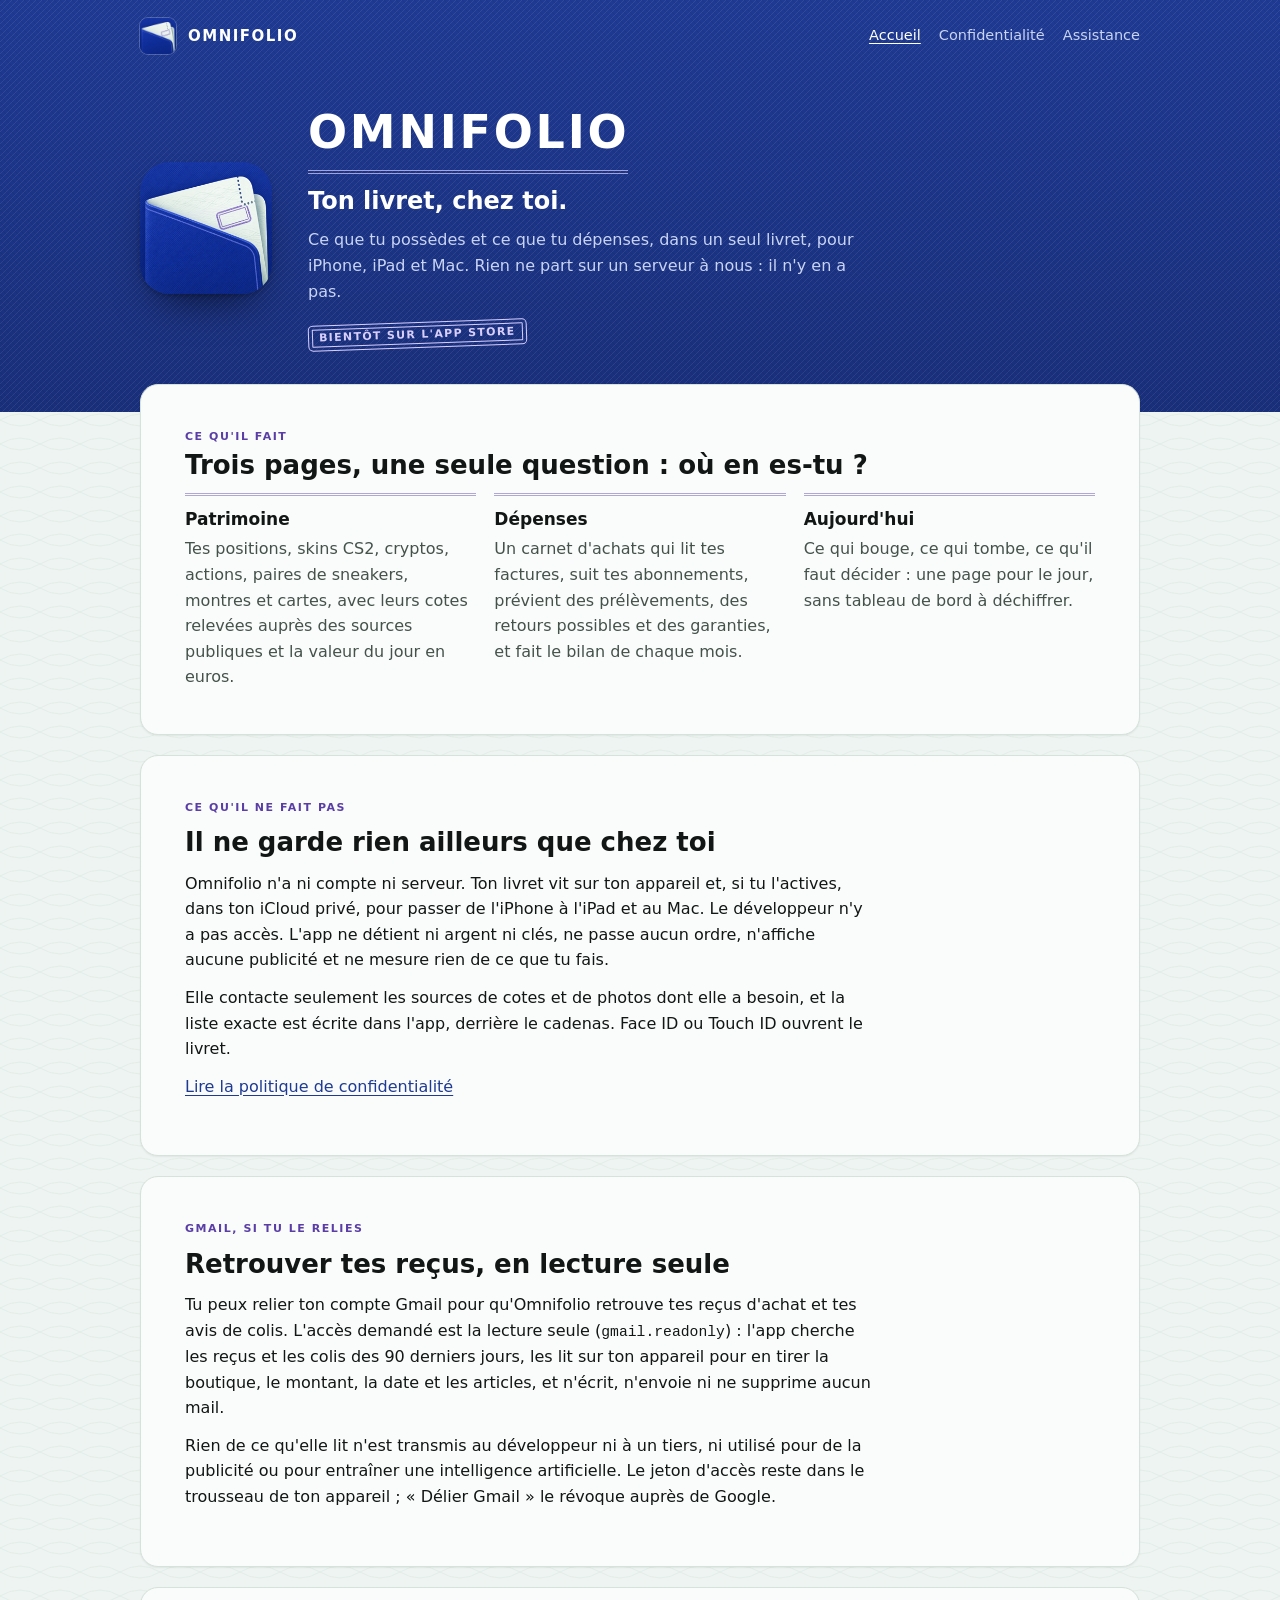
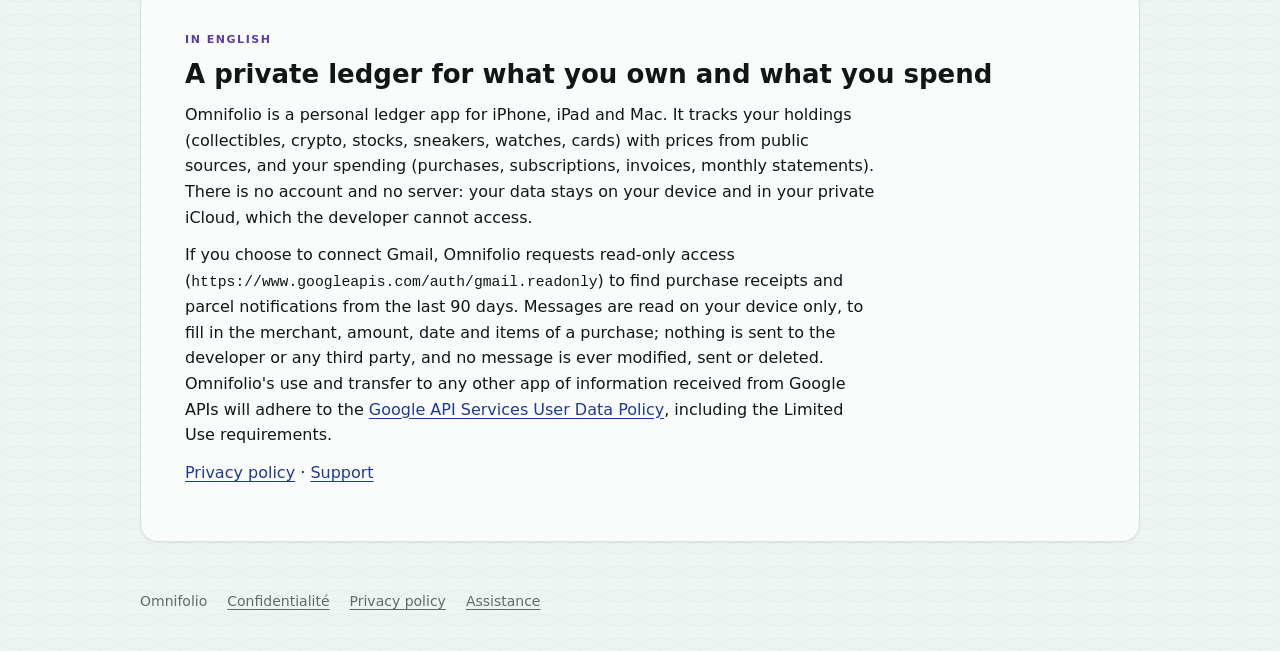
==== index.html @ 809f2c82 "Les pages publiques d'Omnifolio : accueil, confidentialité, assistance Co-Authored-By: Claude Opus 5" ====
<!doctype html>
<html lang="fr">
<head>
<meta charset="utf-8">
<meta name="viewport" content="width=device-width, initial-scale=1">
<title>Omnifolio · Ton livret, chez toi</title>
<meta name="description" content="Omnifolio est un livret de patrimoine et de dépenses pour iPhone, iPad et Mac. Tes données restent sur ton appareil et dans ton iCloud privé.">
<meta name="theme-color" content="#1f3a93">
<link rel="icon" type="image/png" href="icone-64.png">
<link rel="apple-touch-icon" href="icone-180.png">
<link rel="stylesheet" href="style.css">
</head>
<body>
<header class="toile">
  <div class="barre">
    <a class="marque" href="./"><img src="icone-180.png" alt=""><span class="nom">Omnifolio</span></a>
    <nav class="nav" aria-label="Pages"><a href="./" aria-current="page">Accueil</a><a href="confidentialite.html">Confidentialité</a><a href="assistance.html">Assistance</a></nav>
  </div>
  <div class="une">
    <img src="icone-256.png" alt="L'icône d'Omnifolio : un livret de toile bleue qui s'ouvre sur une page tamponnée">
    <div>
      <h1>Omnifolio</h1>
      <span class="filet" aria-hidden="true"></span>
      <p class="accroche">Ton livret, chez toi.</p>
      <p class="sous">Ce que tu possèdes et ce que tu dépenses, dans un seul livret, pour iPhone, iPad et Mac. Rien ne part sur un serveur à nous : il n'y en a pas.</p>
      <span class="bientot">Bientôt sur l'App Store</span>
    </div>
  </div>
</header>

<main>
  <section class="feuille" aria-labelledby="t-quoi">
    <p class="kicker">Ce qu'il fait</p>
    <h2 id="t-quoi">Trois pages, une seule question : où en es-tu ?</h2>
    <div class="trois">
      <div><h3>Patrimoine</h3><p>Tes positions, skins CS2, cryptos, actions, paires de sneakers, montres et cartes, avec leurs cotes relevées auprès des sources publiques et la valeur du jour en euros.</p></div>
      <div><h3>Dépenses</h3><p>Un carnet d'achats qui lit tes factures, suit tes abonnements, prévient des prélèvements, des retours possibles et des garanties, et fait le bilan de chaque mois.</p></div>
      <div><h3>Aujourd'hui</h3><p>Ce qui bouge, ce qui tombe, ce qu'il faut décider : une page pour le jour, sans tableau de bord à déchiffrer.</p></div>
    </div>
  </section>

  <section class="feuille texte" aria-labelledby="t-prive">
    <p class="kicker">Ce qu'il ne fait pas</p>
    <h2 id="t-prive">Il ne garde rien ailleurs que chez toi</h2>
    <p>Omnifolio n'a ni compte ni serveur. Ton livret vit sur ton appareil et, si tu l'actives, dans ton iCloud privé, pour passer de l'iPhone à l'iPad et au Mac. Le développeur n'y a pas accès. L'app ne détient ni argent ni clés, ne passe aucun ordre, n'affiche aucune publicité et ne mesure rien de ce que tu fais.</p>
    <p>Elle contacte seulement les sources de cotes et de photos dont elle a besoin, et la liste exacte est écrite dans l'app, derrière le cadenas. Face ID ou Touch ID ouvrent le livret.</p>
    <p><a href="confidentialite.html">Lire la politique de confidentialité</a></p>
  </section>

  <section class="feuille texte" aria-labelledby="t-gmail">
    <p class="kicker">Gmail, si tu le relies</p>
    <h2 id="t-gmail">Retrouver tes reçus, en lecture seule</h2>
    <p>Tu peux relier ton compte Gmail pour qu'Omnifolio retrouve tes reçus d'achat et tes avis de colis. L'accès demandé est la lecture seule (<code>gmail.readonly</code>) : l'app cherche les reçus et les colis des 90 derniers jours, les lit sur ton appareil pour en tirer la boutique, le montant, la date et les articles, et n'écrit, n'envoie ni ne supprime aucun mail.</p>
    <p>Rien de ce qu'elle lit n'est transmis au développeur ni à un tiers, ni utilisé pour de la publicité ou pour entraîner une intelligence artificielle. Le jeton d'accès reste dans le trousseau de ton appareil ; « Délier Gmail » le révoque auprès de Google.</p>
  </section>

  <section class="feuille texte" lang="en" aria-labelledby="t-en">
    <p class="kicker">In English</p>
    <h2 id="t-en">A private ledger for what you own and what you spend</h2>
    <p>Omnifolio is a personal ledger app for iPhone, iPad and Mac. It tracks your holdings (collectibles, crypto, stocks, sneakers, watches, cards) with prices from public sources, and your spending (purchases, subscriptions, invoices, monthly statements). There is no account and no server: your data stays on your device and in your private iCloud, which the developer cannot access.</p>
    <p>If you choose to connect Gmail, Omnifolio requests read-only access (<code>https://www.googleapis.com/auth/gmail.readonly</code>) to find purchase receipts and parcel notifications from the last 90 days. Messages are read on your device only, to fill in the merchant, amount, date and items of a purchase; nothing is sent to the developer or any third party, and no message is ever modified, sent or deleted. Omnifolio's use and transfer to any other app of information received from Google APIs will adhere to the <a href="https://developers.google.com/terms/api-services-user-data-policy">Google API Services User Data Policy</a>, including the Limited Use requirements.</p>
    <p><a href="privacy.html">Privacy policy</a> · <a href="assistance.html#en">Support</a></p>
  </section>
</main>

<footer>
  <span>Omnifolio</span>
  <a href="confidentialite.html">Confidentialité</a>
  <a href="privacy.html">Privacy policy</a>
  <a href="assistance.html">Assistance</a>
</footer>
</body>
</html>
---- style.css ----
/* Omnifolio : les pages publiques (accueil, confidentialité, assistance).
   Le même monde que l'app : la toile bleu banque en tête, le papier guilloché dessous,
   l'encre lavande des tampons, Archivo élargi pour les titres. */
@font-face { font-family: Archivo; src: url("fonts/archivo-latin.woff2") format("woff2"); font-weight: 100 900; font-stretch: 62% 125%; font-display: swap; }

:root {
  color-scheme: light;
  --page: #eef4f1; --sheet: #f9fcfa; --rule: #d6e2dc; --rule-strong: #aebfb7;
  --ink: #121614; --ink-2: #45524c; --ink-3: #5f6c66;
  --cover: #1f3a93; --cover-deep: #192f7a; --cover-ink: #fff; --cover-ink-2: #c9d4f5; --cover-stamp: #d9cfff;
  --stamp: #5a3ea6; --stamp-wash: rgba(90, 62, 166, .1); --focus: #1f3a93; --ok: #006300; --err: #b42a2a;
  --cloth: url("data:image/svg+xml,%3Csvg xmlns='http://www.w3.org/2000/svg' width='6' height='6'%3E%3Cpath d='M-1 1L1-1M0 6L6 0M5 7L7 5' stroke='%23ffffff' stroke-opacity='.075'/%3E%3Cpath d='M0 0L6 6' stroke='%23000000' stroke-opacity='.06'/%3E%3C/svg%3E");
  --guil: url("data:image/svg+xml,%3Csvg xmlns='http://www.w3.org/2000/svg' width='160' height='48' viewBox='0 0 160 48'%3E%3Cg fill='none' stroke='%23cfe0d8' stroke-opacity='.5' stroke-width='.7'%3E%3Cpath d='M0 12Q20 0 40 12T80 12T120 12T160 12M0 12Q20 24 40 12T80 12T120 12T160 12M0 36Q20 24 40 36T80 36T120 36T160 36M0 36Q20 48 40 36T80 36T120 36T160 36'/%3E%3C/g%3E%3C/svg%3E");
  --sans: -apple-system, BlinkMacSystemFont, "SF Pro Text", "Segoe UI", system-ui, sans-serif;
  --display: Archivo, var(--sans);
  --mesure: 68ch;
}
@media (prefers-color-scheme: dark) {
  :root { color-scheme: dark; --page: #0e1416; --sheet: #151d20; --rule: #26343a; --rule-strong: #3b4c53;
    --ink: #e8efec; --ink-2: #b4c2bc; --ink-3: #93a39c; --stamp: #b9a6f2; --stamp-wash: rgba(185, 166, 242, .12); --focus: #9fb4ff;
    --ok: #7fd18b; --err: #ff9b9b;
    --guil: url("data:image/svg+xml,%3Csvg xmlns='http://www.w3.org/2000/svg' width='160' height='48' viewBox='0 0 160 48'%3E%3Cg fill='none' stroke='%2333464d' stroke-opacity='.6' stroke-width='.7'%3E%3Cpath d='M0 12Q20 0 40 12T80 12T120 12T160 12M0 12Q20 24 40 12T80 12T120 12T160 12M0 36Q20 24 40 36T80 36T120 36T160 36M0 36Q20 48 40 36T80 36T120 36T160 36'/%3E%3C/g%3E%3C/svg%3E"); }
}

* { box-sizing: border-box; }
html { -webkit-text-size-adjust: 100%; }
body { margin: 0; background: var(--page) var(--guil); color: var(--ink); font: 400 16px/1.6 var(--sans); }
a { color: var(--focus); text-underline-offset: 3px; }
a:focus-visible, button:focus-visible, input:focus-visible, textarea:focus-visible, select:focus-visible { outline: 2px solid var(--focus); outline-offset: 2px; }
.sr { position: absolute; width: 1px; height: 1px; overflow: hidden; clip: rect(0 0 0 0); white-space: nowrap; }

/* La toile : l'en-tête de chaque page. */
.toile { background: var(--cloth), linear-gradient(180deg, var(--cover), var(--cover-deep)); color: var(--cover-ink); }
.barre { max-width: 1040px; margin: 0 auto; padding: 18px 20px; display: flex; align-items: center; justify-content: space-between; gap: 16px; }
.marque { display: inline-flex; align-items: center; gap: 12px; color: inherit; text-decoration: none; }
.marque img { width: 36px; height: 36px; border-radius: 22.37%; box-shadow: 0 0 0 1px rgba(255, 255, 255, .22); }
.nom { font: 800 15px/1.1 var(--display); font-stretch: 125%; letter-spacing: .1em; text-transform: uppercase; }
.nav { display: flex; gap: 4px 18px; flex-wrap: wrap; justify-content: flex-end; }
.nav a { color: var(--cover-ink-2); font-size: 14.5px; text-decoration: none; padding: 6px 0; }
.nav a:hover, .nav a[aria-current="page"] { color: var(--cover-ink); text-decoration: underline; }
@media (max-width: 640px) { .barre { flex-wrap: wrap; padding-bottom: 6px; } .nav { width: 100%; justify-content: flex-start; gap: 4px 20px; } .nav a { padding: 10px 0; } }

.une { max-width: 1040px; margin: 0 auto; padding: 36px 20px 64px; display: grid; grid-template-columns: auto minmax(0, 1fr); gap: 28px 36px; align-items: center; }
.une img { width: 132px; height: 132px; border-radius: 22.37%; box-shadow: 0 2px 4px rgba(0, 0, 0, .2), 0 22px 40px -18px rgba(0, 0, 0, .6); }
.une h1 { margin: 0; font: 800 clamp(22px, 6.2vw, 46px)/1.05 var(--display); font-stretch: 125%; letter-spacing: .06em; text-transform: uppercase; }
.filet { display: block; width: min(320px, 100%); height: 4px; margin: 14px 0 12px; border-block: 1px solid color-mix(in srgb, var(--cover-stamp) 70%, transparent); }
.une .accroche { margin: 0; font: 600 clamp(19px, 3vw, 24px)/1.3 var(--display); }
.une p.sous { margin: 10px 0 0; color: var(--cover-ink-2); max-width: 56ch; }
.bientot { display: inline-block; margin-top: 18px; padding: 4px 10px 3px; border: 1.5px solid var(--cover-stamp); outline: 1px solid var(--cover-stamp); outline-offset: -5px;
  border-radius: 5px; color: var(--cover-stamp); font: 800 11px/1.5 var(--display); font-stretch: 125%; letter-spacing: .12em; text-transform: uppercase; transform: rotate(-2deg); }
@media (max-width: 640px) { .une { grid-template-columns: 1fr; padding-top: 24px; } .une img { width: 96px; height: 96px; } }

/* Le papier : le corps de chaque page. */
main { max-width: 1040px; margin: -28px auto 0; padding: 0 20px 48px; }
.feuille { background: var(--sheet); border: 1px solid var(--rule); border-radius: 18px; padding: clamp(22px, 4vw, 44px); box-shadow: 0 1px 2px rgba(18, 22, 20, .06); }
.feuille + .feuille { margin-top: 20px; }
.kicker { margin: 0 0 6px; font: 800 11px/1.4 var(--display); font-stretch: 125%; letter-spacing: .14em; text-transform: uppercase; color: var(--stamp); }
h2 { margin: 0 0 12px; font: 700 clamp(21px, 3vw, 26px)/1.2 var(--display); font-stretch: 105%; }
h3 { margin: 26px 0 6px; font: 700 17px/1.3 var(--display); }
p, li { max-width: var(--mesure); overflow-wrap: break-word; }
code { font-size: .92em; overflow-wrap: anywhere; word-break: break-word; }
.texte > :first-child { margin-top: 0; }
.texte p { margin: 0 0 12px; }
.texte ul { margin: 0 0 12px; padding-left: 20px; }
.texte li + li { margin-top: 4px; }
.date { color: var(--ink-3); font-size: 14px; }

.trois { display: grid; grid-template-columns: repeat(3, minmax(0, 1fr)); gap: 18px; margin-top: 8px; }
.trois > div { border-top: 3px double color-mix(in srgb, var(--stamp) 45%, transparent); padding-top: 12px; }
.trois h3 { margin-top: 0; }
.trois p { margin: 0; color: var(--ink-2); }
@media (max-width: 760px) { .trois { grid-template-columns: 1fr; } }

/* La liste des services contactés, comme dans l'app derrière le cadenas. */
.sorties { width: 100%; border-collapse: collapse; margin: 6px 0 14px; font-size: 14.5px; }
.sorties th, .sorties td { text-align: left; vertical-align: top; padding: 9px 10px 9px 0; border-bottom: 1px solid var(--rule); }
.sorties th { font: 700 12px/1.3 var(--display); font-stretch: 112%; letter-spacing: .06em; text-transform: uppercase; color: var(--ink-3); }
.sorties td:first-child { font-weight: 600; white-space: nowrap; }
@media (max-width: 640px) { .sorties td:first-child { white-space: normal; } .sorties thead { display: none; } .sorties tr { display: block; padding: 8px 0; border-bottom: 1px solid var(--rule); } .sorties td { display: block; border: 0; padding: 1px 0; } }

.encadre { border: 1px dashed var(--rule-strong); border-radius: 12px; padding: 14px 16px; background: var(--stamp-wash); }
.encadre p:last-child { margin-bottom: 0; }

/* Le formulaire d'assistance. */
form { display: grid; gap: 14px; max-width: 620px; }
label { font-weight: 600; font-size: 15px; }
.aide { display: block; font-weight: 400; color: var(--ink-3); font-size: 13.5px; margin-top: 2px; }
input[type="email"], textarea { width: 100%; font: inherit; color: var(--ink); background: var(--sheet); border: 1px solid var(--rule-strong); border-radius: 10px; padding: 11px 12px; }
textarea { min-height: 150px; resize: vertical; }
.choix { display: flex; gap: 8px; flex-wrap: wrap; border: 0; padding: 0; margin: 0; }
.choix legend { font-weight: 600; font-size: 15px; margin-bottom: 6px; }
.choix label { display: inline-flex; align-items: center; gap: 6px; min-height: 44px; padding: 0 14px; border: 1px solid var(--rule-strong); border-radius: 10px; font-weight: 500; cursor: pointer; }
.choix input { accent-color: var(--cover); }
.choix label:has(input:checked) { border-color: var(--cover); background: var(--stamp-wash); }
details.contexte { font-size: 14px; color: var(--ink-2); }
details.contexte summary { cursor: pointer; }
details.contexte dl { display: grid; grid-template-columns: auto 1fr; gap: 2px 12px; margin: 8px 0 0; }
details.contexte dt { color: var(--ink-3); }
details.contexte dd { margin: 0; overflow-wrap: anywhere; }
.btn { justify-self: start; min-height: 46px; padding: 0 22px; border: 0; border-radius: 12px; background: var(--cover); color: #fff; font: 600 16px/1 var(--sans); cursor: pointer; }
.btn:disabled { opacity: .6; cursor: progress; }
.etat { margin: 0; font-weight: 600; }
.etat.ok { color: var(--ok); } .etat.err { color: var(--err); }

.faq h3 { margin-top: 20px; }
.faq p { margin: 0; color: var(--ink-2); }

footer { max-width: 1040px; margin: 0 auto; padding: 0 20px 40px; color: var(--ink-3); font-size: 14px; display: flex; gap: 8px 20px; flex-wrap: wrap; }
footer a { color: inherit; }
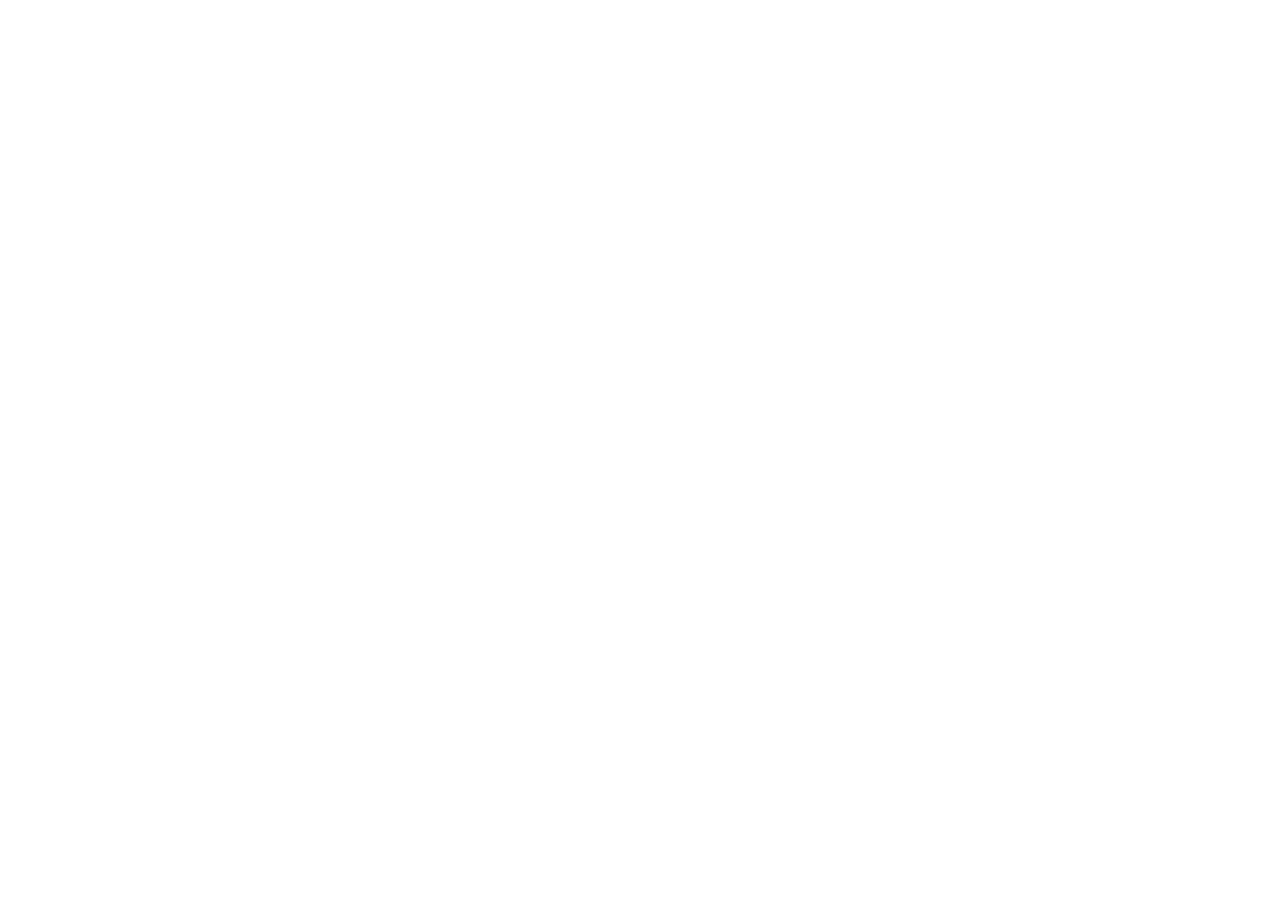
==== commit 3b7a0ad5: "Le site déménage sur getomnifolio.com : chaque page y renvoie Co-Authored-By: Claude Opus 5.5 <norep" ====
--- a/index.html
+++ b/index.html
@@ -2,72 +2,11 @@
 <html lang="fr">
 <head>
 <meta charset="utf-8">
-<meta name="viewport" content="width=device-width, initial-scale=1">
-<title>Omnifolio · Ton livret, chez toi</title>
-<meta name="description" content="Omnifolio est un livret de patrimoine et de dépenses pour iPhone, iPad et Mac. Tes données restent sur ton appareil et dans ton iCloud privé.">
-<meta name="theme-color" content="#1f3a93">
-<link rel="icon" type="image/png" href="icone-64.png">
-<link rel="apple-touch-icon" href="icone-180.png">
-<link rel="stylesheet" href="style.css">
+<title>Omnifolio</title>
+<meta http-equiv="refresh" content="0; url=https://getomnifolio.com/">
+<link rel="canonical" href="https://getomnifolio.com/">
+<meta name="robots" content="noindex">
+<script>location.replace("https://getomnifolio.com/" + location.hash);</script>
 </head>
-<body>
-<header class="toile">
-  <div class="barre">
-    <a class="marque" href="./"><img src="icone-180.png" alt=""><span class="nom">Omnifolio</span></a>
-    <nav class="nav" aria-label="Pages"><a href="./" aria-current="page">Accueil</a><a href="confidentialite.html">Confidentialité</a><a href="assistance.html">Assistance</a></nav>
-  </div>
-  <div class="une">
-    <img src="icone-256.png" alt="L'icône d'Omnifolio : un livret de toile bleue qui s'ouvre sur une page tamponnée">
-    <div>
-      <h1>Omnifolio</h1>
-      <span class="filet" aria-hidden="true"></span>
-      <p class="accroche">Ton livret, chez toi.</p>
-      <p class="sous">Ce que tu possèdes et ce que tu dépenses, dans un seul livret, pour iPhone, iPad et Mac. Rien ne part sur un serveur à nous : il n'y en a pas.</p>
-      <span class="bientot">Bientôt sur l'App Store</span>
-    </div>
-  </div>
-</header>
-
-<main>
-  <section class="feuille" aria-labelledby="t-quoi">
-    <p class="kicker">Ce qu'il fait</p>
-    <h2 id="t-quoi">Trois pages, une seule question : où en es-tu ?</h2>
-    <div class="trois">
-      <div><h3>Patrimoine</h3><p>Tes positions, skins CS2, cryptos, actions, paires de sneakers, montres et cartes, avec leurs cotes relevées auprès des sources publiques et la valeur du jour en euros.</p></div>
-      <div><h3>Dépenses</h3><p>Un carnet d'achats qui lit tes factures, suit tes abonnements, prévient des prélèvements, des retours possibles et des garanties, et fait le bilan de chaque mois.</p></div>
-      <div><h3>Aujourd'hui</h3><p>Ce qui bouge, ce qui tombe, ce qu'il faut décider : une page pour le jour, sans tableau de bord à déchiffrer.</p></div>
-    </div>
-  </section>
-
-  <section class="feuille texte" aria-labelledby="t-prive">
-    <p class="kicker">Ce qu'il ne fait pas</p>
-    <h2 id="t-prive">Il ne garde rien ailleurs que chez toi</h2>
-    <p>Omnifolio n'a ni compte ni serveur. Ton livret vit sur ton appareil et, si tu l'actives, dans ton iCloud privé, pour passer de l'iPhone à l'iPad et au Mac. Le développeur n'y a pas accès. L'app ne détient ni argent ni clés, ne passe aucun ordre, n'affiche aucune publicité et ne mesure rien de ce que tu fais.</p>
-    <p>Elle contacte seulement les sources de cotes et de photos dont elle a besoin, et la liste exacte est écrite dans l'app, derrière le cadenas. Face ID ou Touch ID ouvrent le livret.</p>
-    <p><a href="confidentialite.html">Lire la politique de confidentialité</a></p>
-  </section>
-
-  <section class="feuille texte" aria-labelledby="t-gmail">
-    <p class="kicker">Gmail, si tu le relies</p>
-    <h2 id="t-gmail">Retrouver tes reçus, en lecture seule</h2>
-    <p>Tu peux relier ton compte Gmail pour qu'Omnifolio retrouve tes reçus d'achat et tes avis de colis. L'accès demandé est la lecture seule (<code>gmail.readonly</code>) : l'app cherche les reçus et les colis des 90 derniers jours, les lit sur ton appareil pour en tirer la boutique, le montant, la date et les articles, et n'écrit, n'envoie ni ne supprime aucun mail.</p>
-    <p>Rien de ce qu'elle lit n'est transmis au développeur ni à un tiers, ni utilisé pour de la publicité ou pour entraîner une intelligence artificielle. Le jeton d'accès reste dans le trousseau de ton appareil ; « Délier Gmail » le révoque auprès de Google.</p>
-  </section>
-
-  <section class="feuille texte" lang="en" aria-labelledby="t-en">
-    <p class="kicker">In English</p>
-    <h2 id="t-en">A private ledger for what you own and what you spend</h2>
-    <p>Omnifolio is a personal ledger app for iPhone, iPad and Mac. It tracks your holdings (collectibles, crypto, stocks, sneakers, watches, cards) with prices from public sources, and your spending (purchases, subscriptions, invoices, monthly statements). There is no account and no server: your data stays on your device and in your private iCloud, which the developer cannot access.</p>
-    <p>If you choose to connect Gmail, Omnifolio requests read-only access (<code>https://www.googleapis.com/auth/gmail.readonly</code>) to find purchase receipts and parcel notifications from the last 90 days. Messages are read on your device only, to fill in the merchant, amount, date and items of a purchase; nothing is sent to the developer or any third party, and no message is ever modified, sent or deleted. Omnifolio's use and transfer to any other app of information received from Google APIs will adhere to the <a href="https://developers.google.com/terms/api-services-user-data-policy">Google API Services User Data Policy</a>, including the Limited Use requirements.</p>
-    <p><a href="privacy.html">Privacy policy</a> · <a href="assistance.html#en">Support</a></p>
-  </section>
-</main>
-
-<footer>
-  <span>Omnifolio</span>
-  <a href="confidentialite.html">Confidentialité</a>
-  <a href="privacy.html">Privacy policy</a>
-  <a href="assistance.html">Assistance</a>
-</footer>
-</body>
+<body><p>Omnifolio a déménagé : <a href="https://getomnifolio.com/">https://getomnifolio.com/</a></p></body>
 </html>
